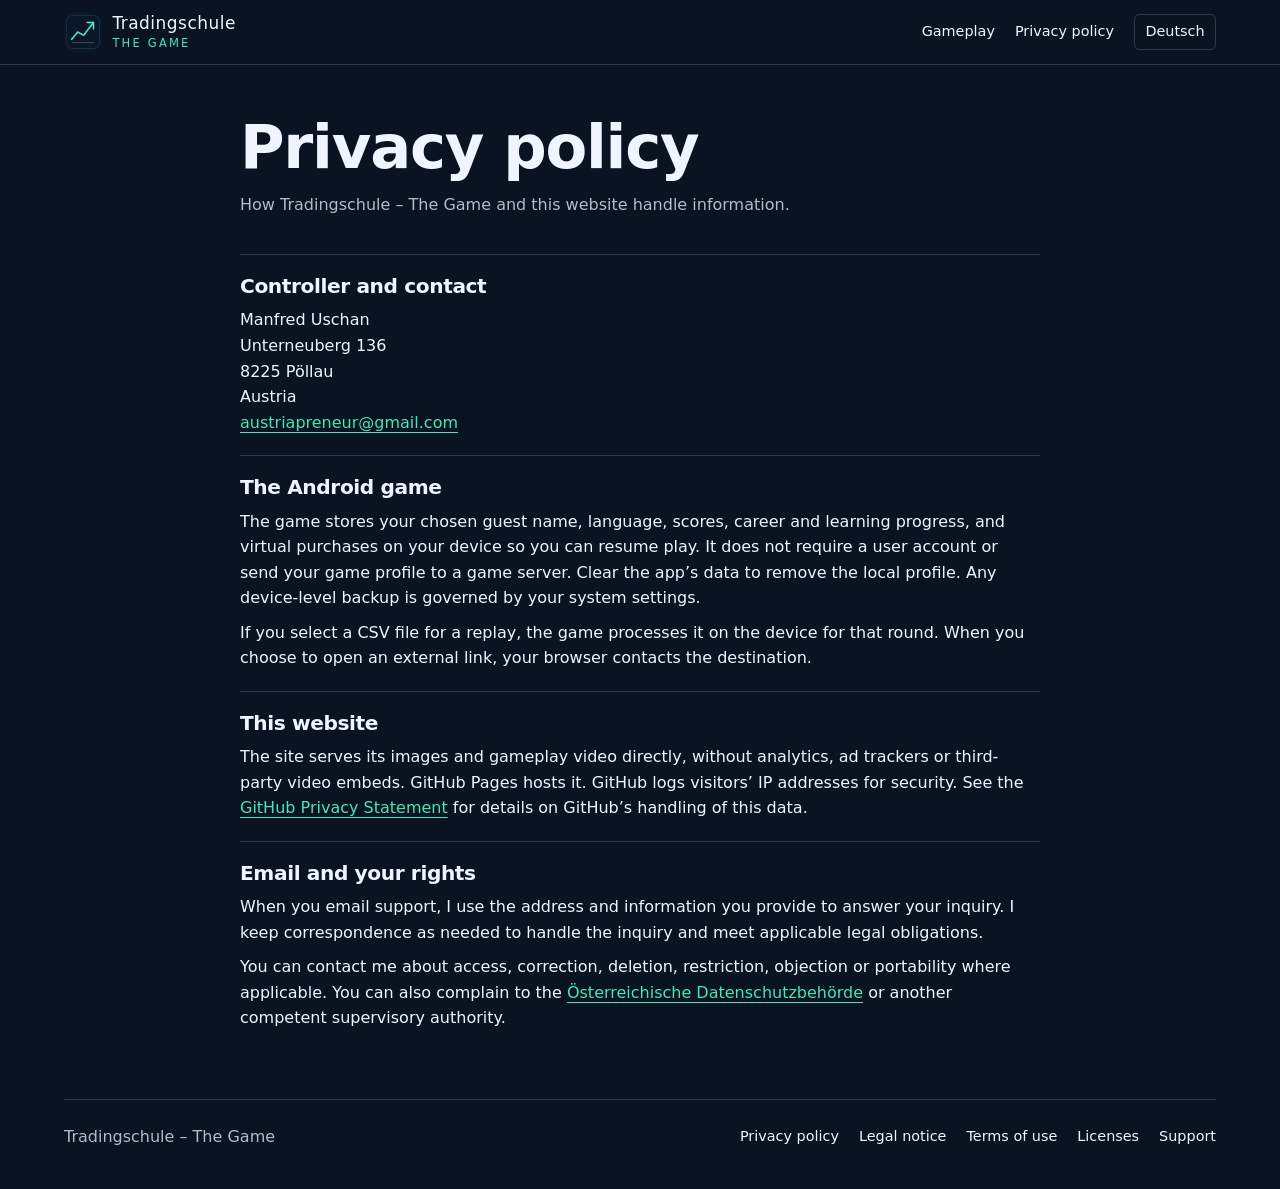
==== privacy/index.html @ ac20d0d2 "Add bilingual gameplay and legal pages" ====
<!doctype html>
<html lang="en">
<head>
<meta charset="utf-8">
<meta name="viewport" content="width=device-width, initial-scale=1">
<meta name="description" content="How Tradingschule – The Game and this website handle information.">
<meta name="theme-color" content="#0a1321">
<title>Privacy policy | Tradingschule – The Game</title>
<link rel="canonical" href="https://onvexalabs-dev.github.io/tradingschule-the-game-page/privacy/">
<link rel="alternate" hreflang="en" href="https://onvexalabs-dev.github.io/tradingschule-the-game-page/privacy/">
<link rel="alternate" hreflang="de" href="https://onvexalabs-dev.github.io/tradingschule-the-game-page/de/privacy/">
<link rel="icon" href="../assets/icon.png">
<link rel="stylesheet" href="../assets/site.css">
</head>
<body>
<header class="top"><div class="shell top-inner">
<a class="brand" href="../"><img src="../assets/icon.png" width="38" height="38" alt=""><span>Tradingschule<span class="brand-sub">THE GAME</span></span></a>
<nav aria-label="Main navigation">
<a href="../">Gameplay</a>
<a href="../privacy/">Privacy policy</a>
<a class="locale" hreflang="de" lang="de" href="../de/privacy/">Deutsch</a>
</nav></div></header>
<main id="main" class="shell legal"><h1>Privacy policy</h1><p class="intro">How Tradingschule – The Game and this website handle information.</p><section><h2>Controller and contact</h2><p>Manfred Uschan<br>Unterneuberg 136<br>8225 Pöllau<br>Austria<br><a href="mailto:austriapreneur@gmail.com">austriapreneur@gmail.com</a></p></section><section><h2>The Android game</h2><p>The game stores your chosen guest name, language, scores, career and learning progress, and virtual purchases on your device so you can resume play. It does not require a user account or send your game profile to a game server. Clear the app’s data to remove the local profile. Any device-level backup is governed by your system settings.</p><p>If you select a CSV file for a replay, the game processes it on the device for that round. When you choose to open an external link, your browser contacts the destination.</p></section><section><h2>This website</h2><p>The site serves its images and gameplay video directly, without analytics, ad trackers or third-party video embeds. GitHub Pages hosts it. GitHub logs visitors’ IP addresses for security. See the <a href="https://docs.github.com/en/site-policy/privacy-policies/github-general-privacy-statement">GitHub Privacy Statement</a> for details on GitHub’s handling of this data.</p></section><section><h2>Email and your rights</h2><p>When you email support, I use the address and information you provide to answer your inquiry. I keep correspondence as needed to handle the inquiry and meet applicable legal obligations.</p><p>You can contact me about access, correction, deletion, restriction, objection or portability where applicable. You can also complain to the <a href="https://www.dsb.gv.at/">Österreichische Datenschutzbehörde</a> or another competent supervisory authority.</p></section></main>
<footer class="shell footer"><span>Tradingschule – The Game</span><nav aria-label="Legal links"><a href="../privacy/">Privacy policy</a><a href="../imprint/">Legal notice</a><a href="../terms/">Terms of use</a><a href="../licenses/">Licenses</a><a href="../support/">Support</a></nav></footer>
</body>
</html>
---- assets/site.css ----
:root{color-scheme:dark;--base:#0a1321;--panel:#102033;--ink:#eff5ff;--muted:#aebbd0;--line:#293b52;--mint:#47e6b3;--gold:#eabb73}
*{box-sizing:border-box}
body{margin:0;background:var(--base);color:var(--ink);font:1rem/1.6 system-ui,-apple-system,"Segoe UI",sans-serif}
a{color:var(--mint);text-underline-offset:.22em}
a:focus-visible,video:focus-visible{outline:3px solid var(--gold);outline-offset:4px}
h1,h2,h3,p{margin:0}
h1,h2,h3{line-height:1.12;letter-spacing:-.02em}
.shell{width:min(100% - 2.5rem,72rem);margin-inline:auto}
.top{border-bottom:1px solid var(--line);background:#0a1321}
.top-inner,.footer{display:flex;align-items:center;justify-content:space-between;gap:1rem;flex-wrap:wrap}
.top-inner{padding:.8rem 0}
.brand{display:inline-flex;align-items:center;gap:.65rem;color:var(--ink);font-size:1.06rem;line-height:1.05;letter-spacing:.03em;text-decoration:none}
.brand img{border-radius:.45rem}
.brand-sub{display:block;margin-top:.26rem;color:var(--mint);font-size:.72rem;letter-spacing:.19em}
nav{display:flex;align-items:center;gap:.75rem 1.25rem;flex-wrap:wrap}
nav a{color:var(--ink);font-size:.9rem;text-decoration:none}
nav a:hover,nav a:focus-visible{color:var(--mint);text-decoration:underline}
.locale{padding:.36rem .65rem;border:1px solid var(--line);border-radius:.35rem}
.hero{border-bottom:1px solid var(--line);background:linear-gradient(90deg,#08111eeF 0%,#08111ecc 42%,#08111e20 100%),url("floor.webp") center 55% / cover no-repeat}
.hero-inner{padding:clamp(3.75rem,9vw,8rem) 0}
.hero h1{max-width:13ch;font-size:clamp(2.8rem,7vw,6.4rem);letter-spacing:-.062em}
.hero p{max-width:42ch;margin:1.3rem 0 1.6rem;color:#dbe5f1;font-size:clamp(1.05rem,2vw,1.24rem)}
.button{display:inline-block;padding:.65rem 1.05rem;background:var(--mint);color:var(--base);font-weight:700;text-decoration:none;border-radius:.4rem}
.button:hover{background:#80f3ce}
.demo{padding:3rem 0}
.demo-head{display:flex;align-items:baseline;justify-content:space-between;flex-wrap:wrap;gap:.75rem;margin-bottom:1rem}
.demo-head p,.features p,.intro{color:var(--muted)}
video{display:block;width:100%;height:auto;aspect-ratio:16/9;background:#03080e;border:1px solid var(--line);border-radius:.6rem}
.features{display:grid;grid-template-columns:repeat(3,1fr);gap:1.5rem;margin-top:2.4rem}
.features article{border-top:2px solid var(--gold);padding-top:1rem}
.features h3{margin-bottom:.65rem}
.footer{border-top:1px solid var(--line);padding:1.5rem 0 2.5rem;color:var(--muted)}
.legal{max-width:50rem;padding:3rem 0}
.legal h1{font-size:clamp(2.15rem,5vw,3.8rem)}
.legal .intro{margin:.7rem 0 2.3rem}
.legal section{padding:1.25rem 0;border-top:1px solid var(--line)}
.legal h2{margin-bottom:.6rem;font-size:1.26rem}
.legal p+p{margin-top:.55rem}
@media(max-width:680px){.features{grid-template-columns:1fr}.hero{background-image:linear-gradient(90deg,#08111ef3,#08111eb3),url("floor.webp")}.top-inner{gap:.6rem}.legal,.demo{padding-top:2rem}}
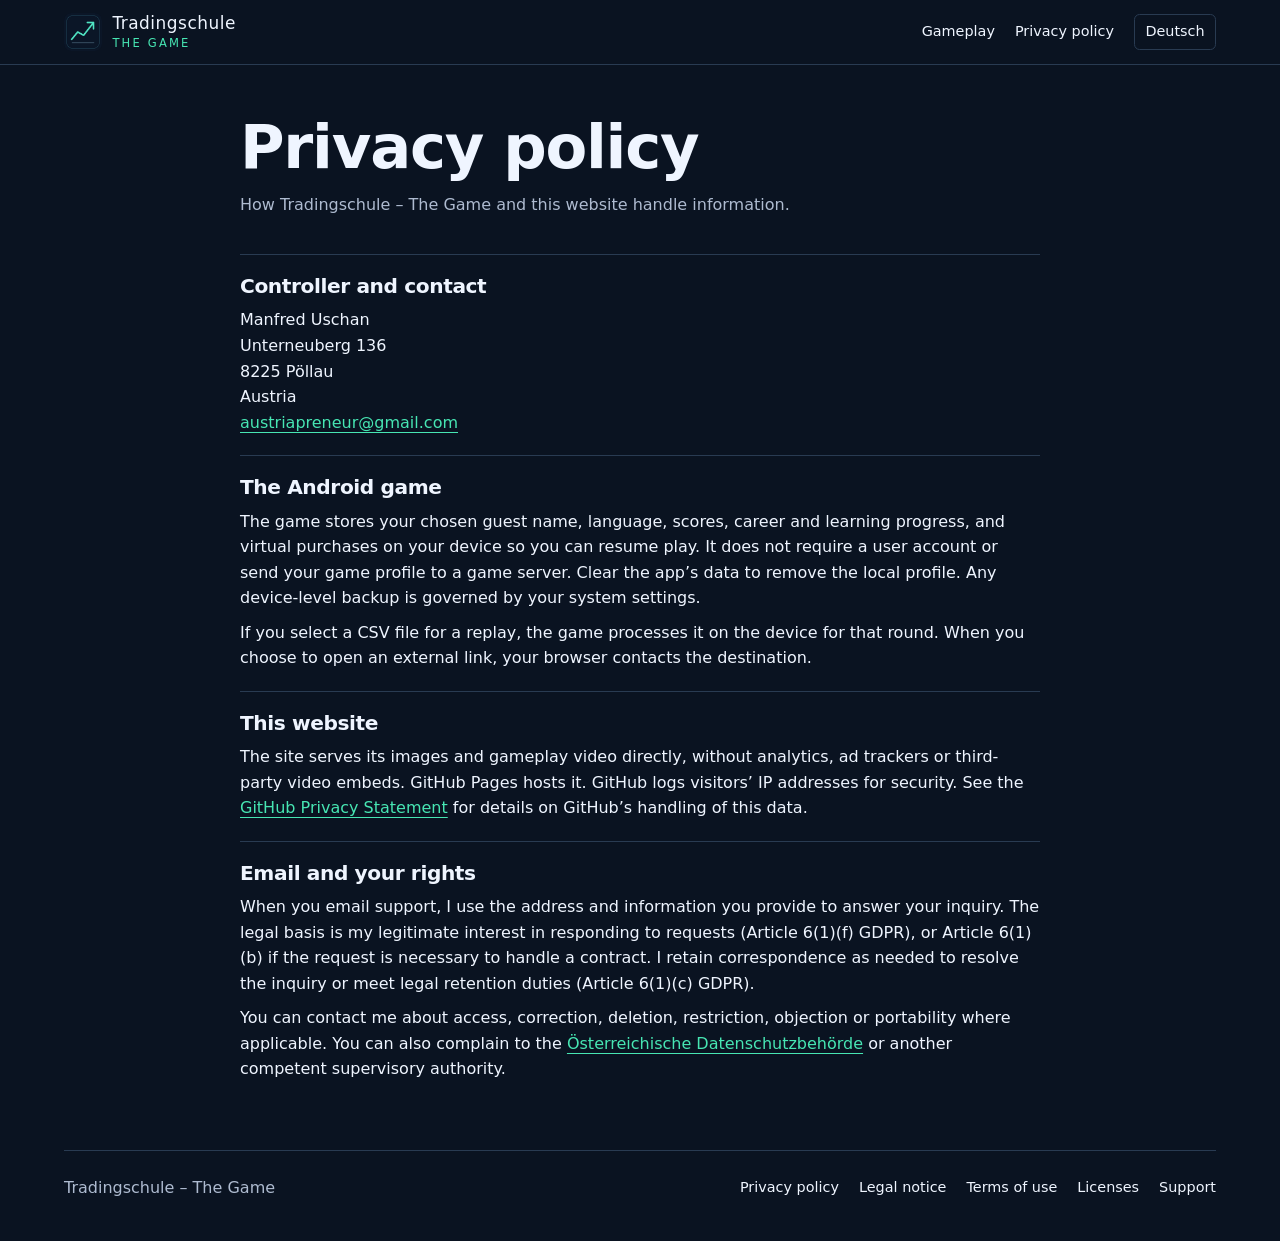
==== commit 73c88312: "Document support email processing in privacy notices" ====
--- a/privacy/index.html
+++ b/privacy/index.html
@@ -20,7 +20,7 @@
 <a href="../privacy/">Privacy policy</a>
 <a class="locale" hreflang="de" lang="de" href="../de/privacy/">Deutsch</a>
 </nav></div></header>
-<main id="main" class="shell legal"><h1>Privacy policy</h1><p class="intro">How Tradingschule – The Game and this website handle information.</p><section><h2>Controller and contact</h2><p>Manfred Uschan<br>Unterneuberg 136<br>8225 Pöllau<br>Austria<br><a href="mailto:austriapreneur@gmail.com">austriapreneur@gmail.com</a></p></section><section><h2>The Android game</h2><p>The game stores your chosen guest name, language, scores, career and learning progress, and virtual purchases on your device so you can resume play. It does not require a user account or send your game profile to a game server. Clear the app’s data to remove the local profile. Any device-level backup is governed by your system settings.</p><p>If you select a CSV file for a replay, the game processes it on the device for that round. When you choose to open an external link, your browser contacts the destination.</p></section><section><h2>This website</h2><p>The site serves its images and gameplay video directly, without analytics, ad trackers or third-party video embeds. GitHub Pages hosts it. GitHub logs visitors’ IP addresses for security. See the <a href="https://docs.github.com/en/site-policy/privacy-policies/github-general-privacy-statement">GitHub Privacy Statement</a> for details on GitHub’s handling of this data.</p></section><section><h2>Email and your rights</h2><p>When you email support, I use the address and information you provide to answer your inquiry. I keep correspondence as needed to handle the inquiry and meet applicable legal obligations.</p><p>You can contact me about access, correction, deletion, restriction, objection or portability where applicable. You can also complain to the <a href="https://www.dsb.gv.at/">Österreichische Datenschutzbehörde</a> or another competent supervisory authority.</p></section></main>
+<main id="main" class="shell legal"><h1>Privacy policy</h1><p class="intro">How Tradingschule – The Game and this website handle information.</p><section><h2>Controller and contact</h2><p>Manfred Uschan<br>Unterneuberg 136<br>8225 Pöllau<br>Austria<br><a href="mailto:austriapreneur@gmail.com">austriapreneur@gmail.com</a></p></section><section><h2>The Android game</h2><p>The game stores your chosen guest name, language, scores, career and learning progress, and virtual purchases on your device so you can resume play. It does not require a user account or send your game profile to a game server. Clear the app’s data to remove the local profile. Any device-level backup is governed by your system settings.</p><p>If you select a CSV file for a replay, the game processes it on the device for that round. When you choose to open an external link, your browser contacts the destination.</p></section><section><h2>This website</h2><p>The site serves its images and gameplay video directly, without analytics, ad trackers or third-party video embeds. GitHub Pages hosts it. GitHub logs visitors’ IP addresses for security. See the <a href="https://docs.github.com/en/site-policy/privacy-policies/github-general-privacy-statement">GitHub Privacy Statement</a> for details on GitHub’s handling of this data.</p></section><section><h2>Email and your rights</h2><p>When you email support, I use the address and information you provide to answer your inquiry. The legal basis is my legitimate interest in responding to requests (Article 6(1)(f) GDPR), or Article 6(1)(b) if the request is necessary to handle a contract. I retain correspondence as needed to resolve the inquiry or meet legal retention duties (Article 6(1)(c) GDPR).</p><p>You can contact me about access, correction, deletion, restriction, objection or portability where applicable. You can also complain to the <a href="https://www.dsb.gv.at/">Österreichische Datenschutzbehörde</a> or another competent supervisory authority.</p></section></main>
 <footer class="shell footer"><span>Tradingschule – The Game</span><nav aria-label="Legal links"><a href="../privacy/">Privacy policy</a><a href="../imprint/">Legal notice</a><a href="../terms/">Terms of use</a><a href="../licenses/">Licenses</a><a href="../support/">Support</a></nav></footer>
 </body>
 </html>
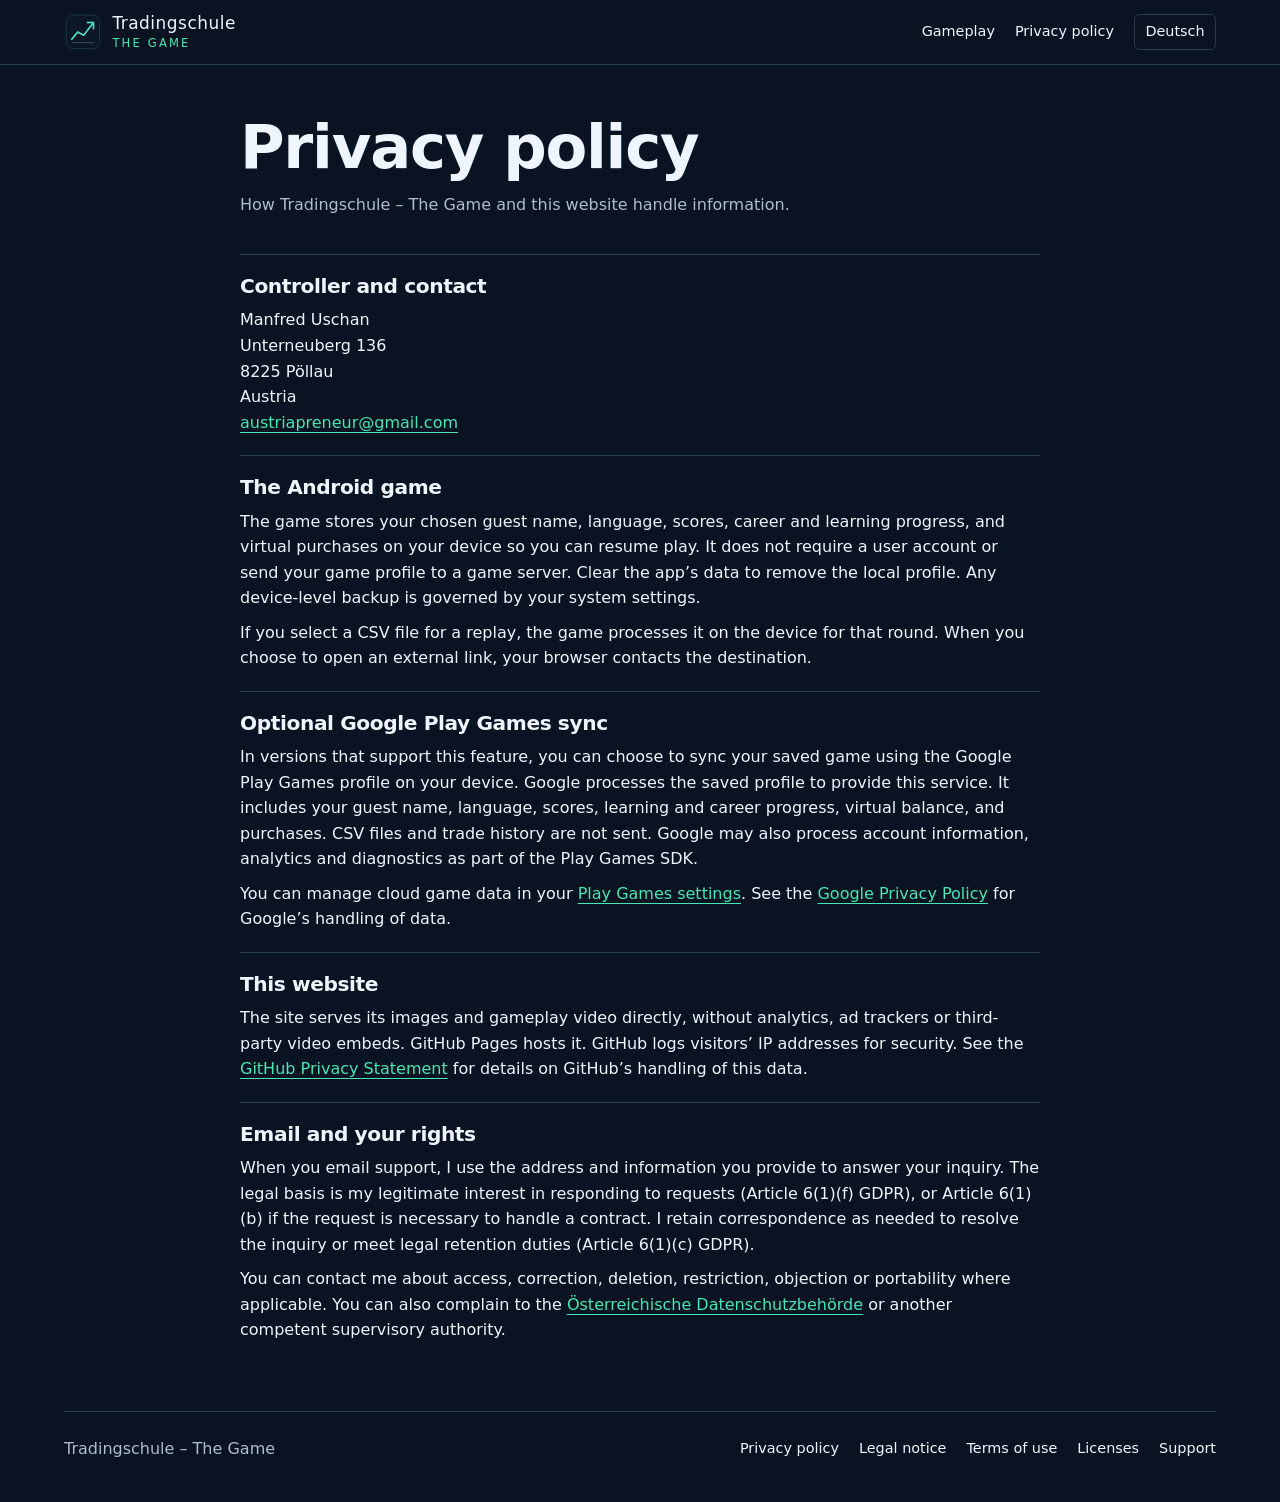
==== commit 7b76d9e4: "Disclose optional Play Games save sync" ====
--- a/privacy/index.html
+++ b/privacy/index.html
@@ -20,7 +20,7 @@
 <a href="../privacy/">Privacy policy</a>
 <a class="locale" hreflang="de" lang="de" href="../de/privacy/">Deutsch</a>
 </nav></div></header>
-<main id="main" class="shell legal"><h1>Privacy policy</h1><p class="intro">How Tradingschule – The Game and this website handle information.</p><section><h2>Controller and contact</h2><p>Manfred Uschan<br>Unterneuberg 136<br>8225 Pöllau<br>Austria<br><a href="mailto:austriapreneur@gmail.com">austriapreneur@gmail.com</a></p></section><section><h2>The Android game</h2><p>The game stores your chosen guest name, language, scores, career and learning progress, and virtual purchases on your device so you can resume play. It does not require a user account or send your game profile to a game server. Clear the app’s data to remove the local profile. Any device-level backup is governed by your system settings.</p><p>If you select a CSV file for a replay, the game processes it on the device for that round. When you choose to open an external link, your browser contacts the destination.</p></section><section><h2>This website</h2><p>The site serves its images and gameplay video directly, without analytics, ad trackers or third-party video embeds. GitHub Pages hosts it. GitHub logs visitors’ IP addresses for security. See the <a href="https://docs.github.com/en/site-policy/privacy-policies/github-general-privacy-statement">GitHub Privacy Statement</a> for details on GitHub’s handling of this data.</p></section><section><h2>Email and your rights</h2><p>When you email support, I use the address and information you provide to answer your inquiry. The legal basis is my legitimate interest in responding to requests (Article 6(1)(f) GDPR), or Article 6(1)(b) if the request is necessary to handle a contract. I retain correspondence as needed to resolve the inquiry or meet legal retention duties (Article 6(1)(c) GDPR).</p><p>You can contact me about access, correction, deletion, restriction, objection or portability where applicable. You can also complain to the <a href="https://www.dsb.gv.at/">Österreichische Datenschutzbehörde</a> or another competent supervisory authority.</p></section></main>
+<main id="main" class="shell legal"><h1>Privacy policy</h1><p class="intro">How Tradingschule – The Game and this website handle information.</p><section><h2>Controller and contact</h2><p>Manfred Uschan<br>Unterneuberg 136<br>8225 Pöllau<br>Austria<br><a href="mailto:austriapreneur@gmail.com">austriapreneur@gmail.com</a></p></section><section><h2>The Android game</h2><p>The game stores your chosen guest name, language, scores, career and learning progress, and virtual purchases on your device so you can resume play. It does not require a user account or send your game profile to a game server. Clear the app’s data to remove the local profile. Any device-level backup is governed by your system settings.</p><p>If you select a CSV file for a replay, the game processes it on the device for that round. When you choose to open an external link, your browser contacts the destination.</p></section><section><h2>Optional Google Play Games sync</h2><p>In versions that support this feature, you can choose to sync your saved game using the Google Play Games profile on your device. Google processes the saved profile to provide this service. It includes your guest name, language, scores, learning and career progress, virtual balance, and purchases. CSV files and trade history are not sent. Google may also process account information, analytics and diagnostics as part of the Play Games SDK.</p><p>You can manage cloud game data in your <a href="https://support.google.com/googleplay/answer/9130646">Play Games settings</a>. See the <a href="https://policies.google.com/privacy">Google Privacy Policy</a> for Google’s handling of data.</p></section><section><h2>This website</h2><p>The site serves its images and gameplay video directly, without analytics, ad trackers or third-party video embeds. GitHub Pages hosts it. GitHub logs visitors’ IP addresses for security. See the <a href="https://docs.github.com/en/site-policy/privacy-policies/github-general-privacy-statement">GitHub Privacy Statement</a> for details on GitHub’s handling of this data.</p></section><section><h2>Email and your rights</h2><p>When you email support, I use the address and information you provide to answer your inquiry. The legal basis is my legitimate interest in responding to requests (Article 6(1)(f) GDPR), or Article 6(1)(b) if the request is necessary to handle a contract. I retain correspondence as needed to resolve the inquiry or meet legal retention duties (Article 6(1)(c) GDPR).</p><p>You can contact me about access, correction, deletion, restriction, objection or portability where applicable. You can also complain to the <a href="https://www.dsb.gv.at/">Österreichische Datenschutzbehörde</a> or another competent supervisory authority.</p></section></main>
 <footer class="shell footer"><span>Tradingschule – The Game</span><nav aria-label="Legal links"><a href="../privacy/">Privacy policy</a><a href="../imprint/">Legal notice</a><a href="../terms/">Terms of use</a><a href="../licenses/">Licenses</a><a href="../support/">Support</a></nav></footer>
 </body>
 </html>
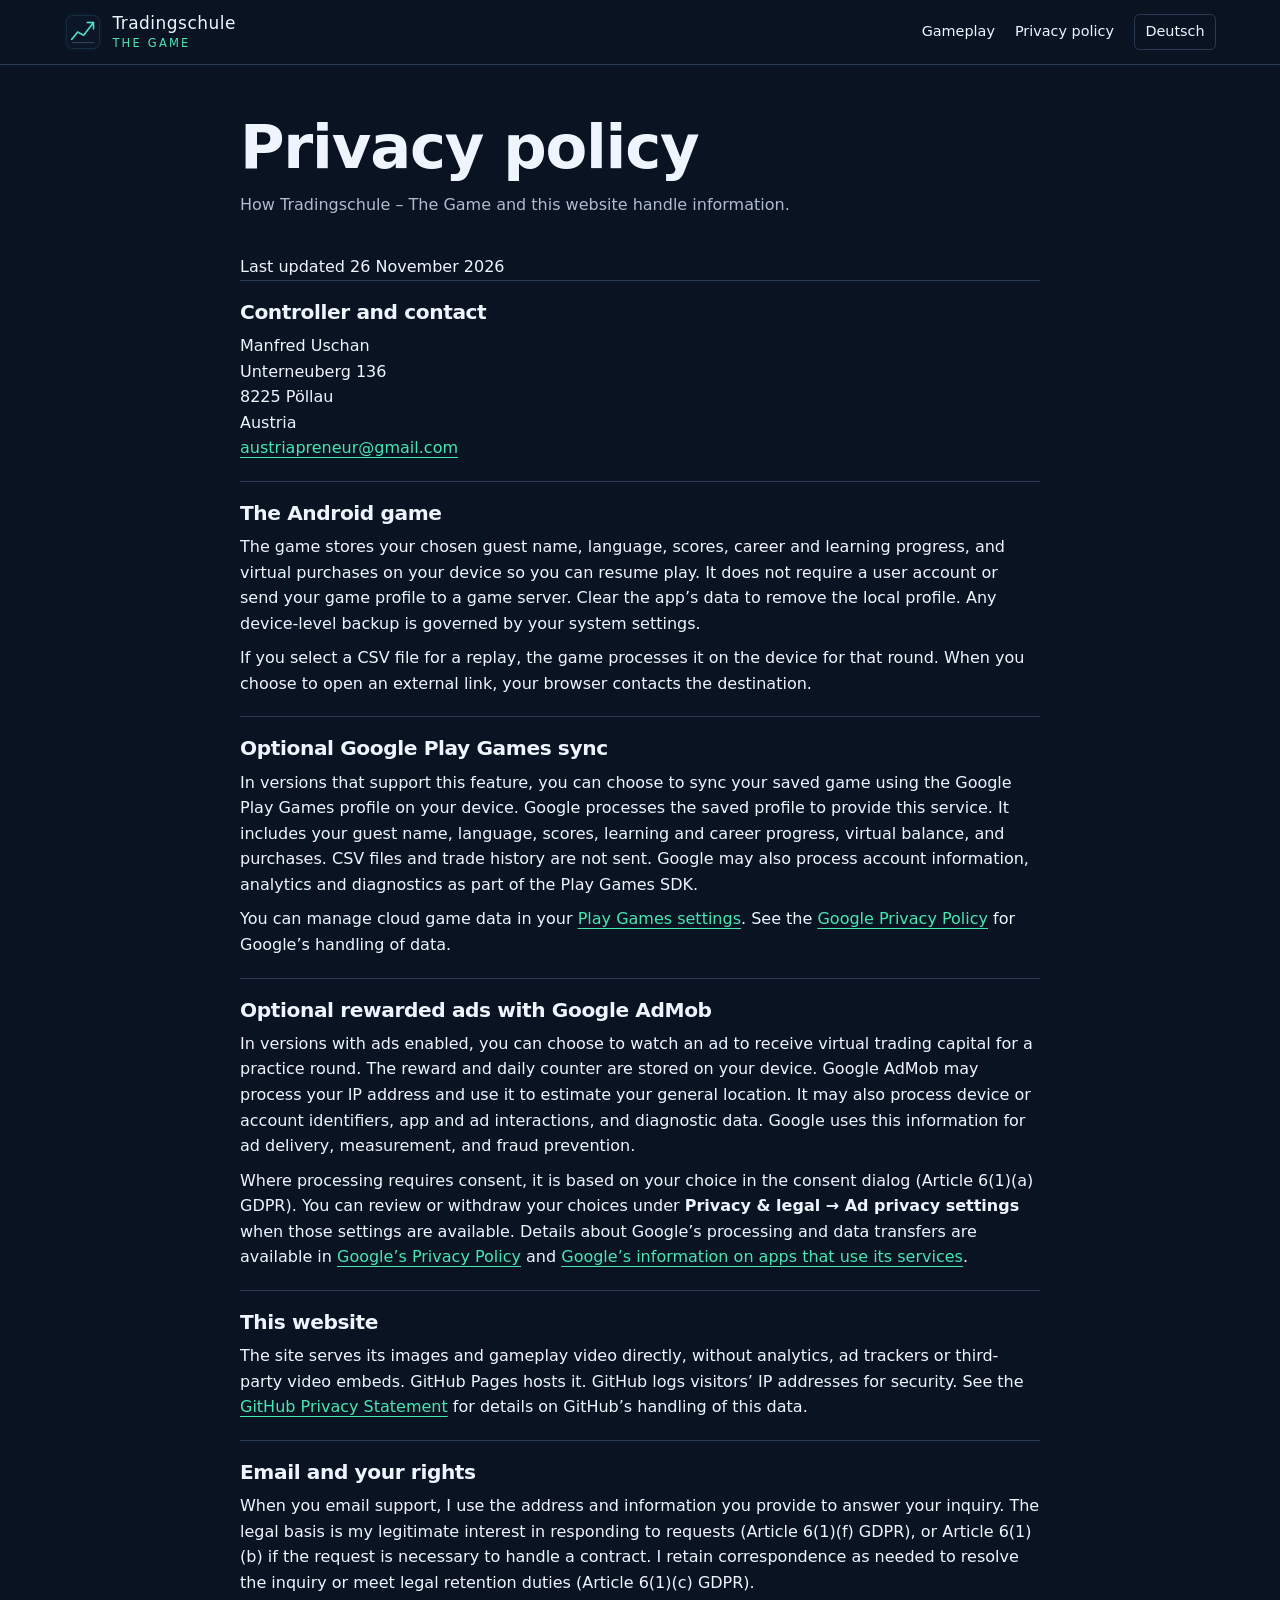
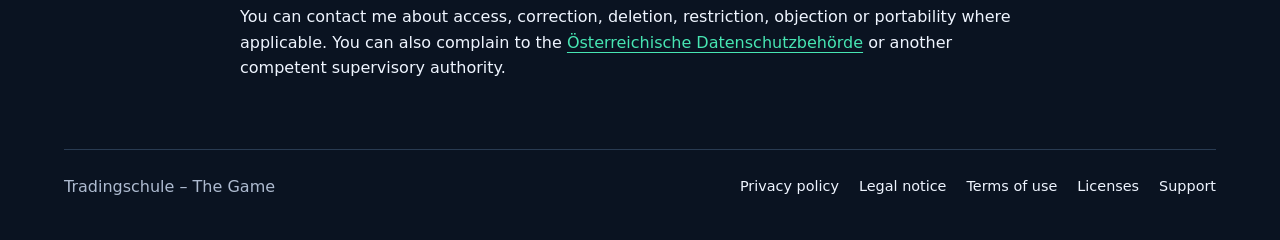
==== commit 319d74d6: "Update bilingual privacy policy for Android ads" ====
--- a/privacy/index.html
+++ b/privacy/index.html
@@ -20,7 +20,7 @@
 <a href="../privacy/">Privacy policy</a>
 <a class="locale" hreflang="de" lang="de" href="../de/privacy/">Deutsch</a>
 </nav></div></header>
-<main id="main" class="shell legal"><h1>Privacy policy</h1><p class="intro">How Tradingschule – The Game and this website handle information.</p><section><h2>Controller and contact</h2><p>Manfred Uschan<br>Unterneuberg 136<br>8225 Pöllau<br>Austria<br><a href="mailto:austriapreneur@gmail.com">austriapreneur@gmail.com</a></p></section><section><h2>The Android game</h2><p>The game stores your chosen guest name, language, scores, career and learning progress, and virtual purchases on your device so you can resume play. It does not require a user account or send your game profile to a game server. Clear the app’s data to remove the local profile. Any device-level backup is governed by your system settings.</p><p>If you select a CSV file for a replay, the game processes it on the device for that round. When you choose to open an external link, your browser contacts the destination.</p></section><section><h2>Optional Google Play Games sync</h2><p>In versions that support this feature, you can choose to sync your saved game using the Google Play Games profile on your device. Google processes the saved profile to provide this service. It includes your guest name, language, scores, learning and career progress, virtual balance, and purchases. CSV files and trade history are not sent. Google may also process account information, analytics and diagnostics as part of the Play Games SDK.</p><p>You can manage cloud game data in your <a href="https://support.google.com/googleplay/answer/9130646">Play Games settings</a>. See the <a href="https://policies.google.com/privacy">Google Privacy Policy</a> for Google’s handling of data.</p></section><section><h2>This website</h2><p>The site serves its images and gameplay video directly, without analytics, ad trackers or third-party video embeds. GitHub Pages hosts it. GitHub logs visitors’ IP addresses for security. See the <a href="https://docs.github.com/en/site-policy/privacy-policies/github-general-privacy-statement">GitHub Privacy Statement</a> for details on GitHub’s handling of this data.</p></section><section><h2>Email and your rights</h2><p>When you email support, I use the address and information you provide to answer your inquiry. The legal basis is my legitimate interest in responding to requests (Article 6(1)(f) GDPR), or Article 6(1)(b) if the request is necessary to handle a contract. I retain correspondence as needed to resolve the inquiry or meet legal retention duties (Article 6(1)(c) GDPR).</p><p>You can contact me about access, correction, deletion, restriction, objection or portability where applicable. You can also complain to the <a href="https://www.dsb.gv.at/">Österreichische Datenschutzbehörde</a> or another competent supervisory authority.</p></section></main>
+<main id="main" class="shell legal"><h1>Privacy policy</h1><p class="intro">How Tradingschule – The Game and this website handle information.</p><p>Last updated 26 November 2026</p><section><h2>Controller and contact</h2><p>Manfred Uschan<br>Unterneuberg 136<br>8225 Pöllau<br>Austria<br><a href="mailto:austriapreneur@gmail.com">austriapreneur@gmail.com</a></p></section><section><h2>The Android game</h2><p>The game stores your chosen guest name, language, scores, career and learning progress, and virtual purchases on your device so you can resume play. It does not require a user account or send your game profile to a game server. Clear the app’s data to remove the local profile. Any device-level backup is governed by your system settings.</p><p>If you select a CSV file for a replay, the game processes it on the device for that round. When you choose to open an external link, your browser contacts the destination.</p></section><section><h2>Optional Google Play Games sync</h2><p>In versions that support this feature, you can choose to sync your saved game using the Google Play Games profile on your device. Google processes the saved profile to provide this service. It includes your guest name, language, scores, learning and career progress, virtual balance, and purchases. CSV files and trade history are not sent. Google may also process account information, analytics and diagnostics as part of the Play Games SDK.</p><p>You can manage cloud game data in your <a href="https://support.google.com/googleplay/answer/9130646">Play Games settings</a>. See the <a href="https://policies.google.com/privacy">Google Privacy Policy</a> for Google’s handling of data.</p></section><section><h2>Optional rewarded ads with Google AdMob</h2><p>In versions with ads enabled, you can choose to watch an ad to receive virtual trading capital for a practice round. The reward and daily counter are stored on your device. Google AdMob may process your IP address and use it to estimate your general location. It may also process device or account identifiers, app and ad interactions, and diagnostic data. Google uses this information for ad delivery, measurement, and fraud prevention.</p><p>Where processing requires consent, it is based on your choice in the consent dialog (Article 6(1)(a) GDPR). You can review or withdraw your choices under <strong>Privacy &amp; legal → Ad privacy settings</strong> when those settings are available. Details about Google’s processing and data transfers are available in <a href="https://policies.google.com/privacy?hl=en">Google’s Privacy Policy</a> and <a href="https://policies.google.com/technologies/partner-sites?hl=en">Google’s information on apps that use its services</a>.</p></section><section><h2>This website</h2><p>The site serves its images and gameplay video directly, without analytics, ad trackers or third-party video embeds. GitHub Pages hosts it. GitHub logs visitors’ IP addresses for security. See the <a href="https://docs.github.com/en/site-policy/privacy-policies/github-general-privacy-statement">GitHub Privacy Statement</a> for details on GitHub’s handling of this data.</p></section><section><h2>Email and your rights</h2><p>When you email support, I use the address and information you provide to answer your inquiry. The legal basis is my legitimate interest in responding to requests (Article 6(1)(f) GDPR), or Article 6(1)(b) if the request is necessary to handle a contract. I retain correspondence as needed to resolve the inquiry or meet legal retention duties (Article 6(1)(c) GDPR).</p><p>You can contact me about access, correction, deletion, restriction, objection or portability where applicable. You can also complain to the <a href="https://www.dsb.gv.at/">Österreichische Datenschutzbehörde</a> or another competent supervisory authority.</p></section></main>
 <footer class="shell footer"><span>Tradingschule – The Game</span><nav aria-label="Legal links"><a href="../privacy/">Privacy policy</a><a href="../imprint/">Legal notice</a><a href="../terms/">Terms of use</a><a href="../licenses/">Licenses</a><a href="../support/">Support</a></nav></footer>
 </body>
 </html>
